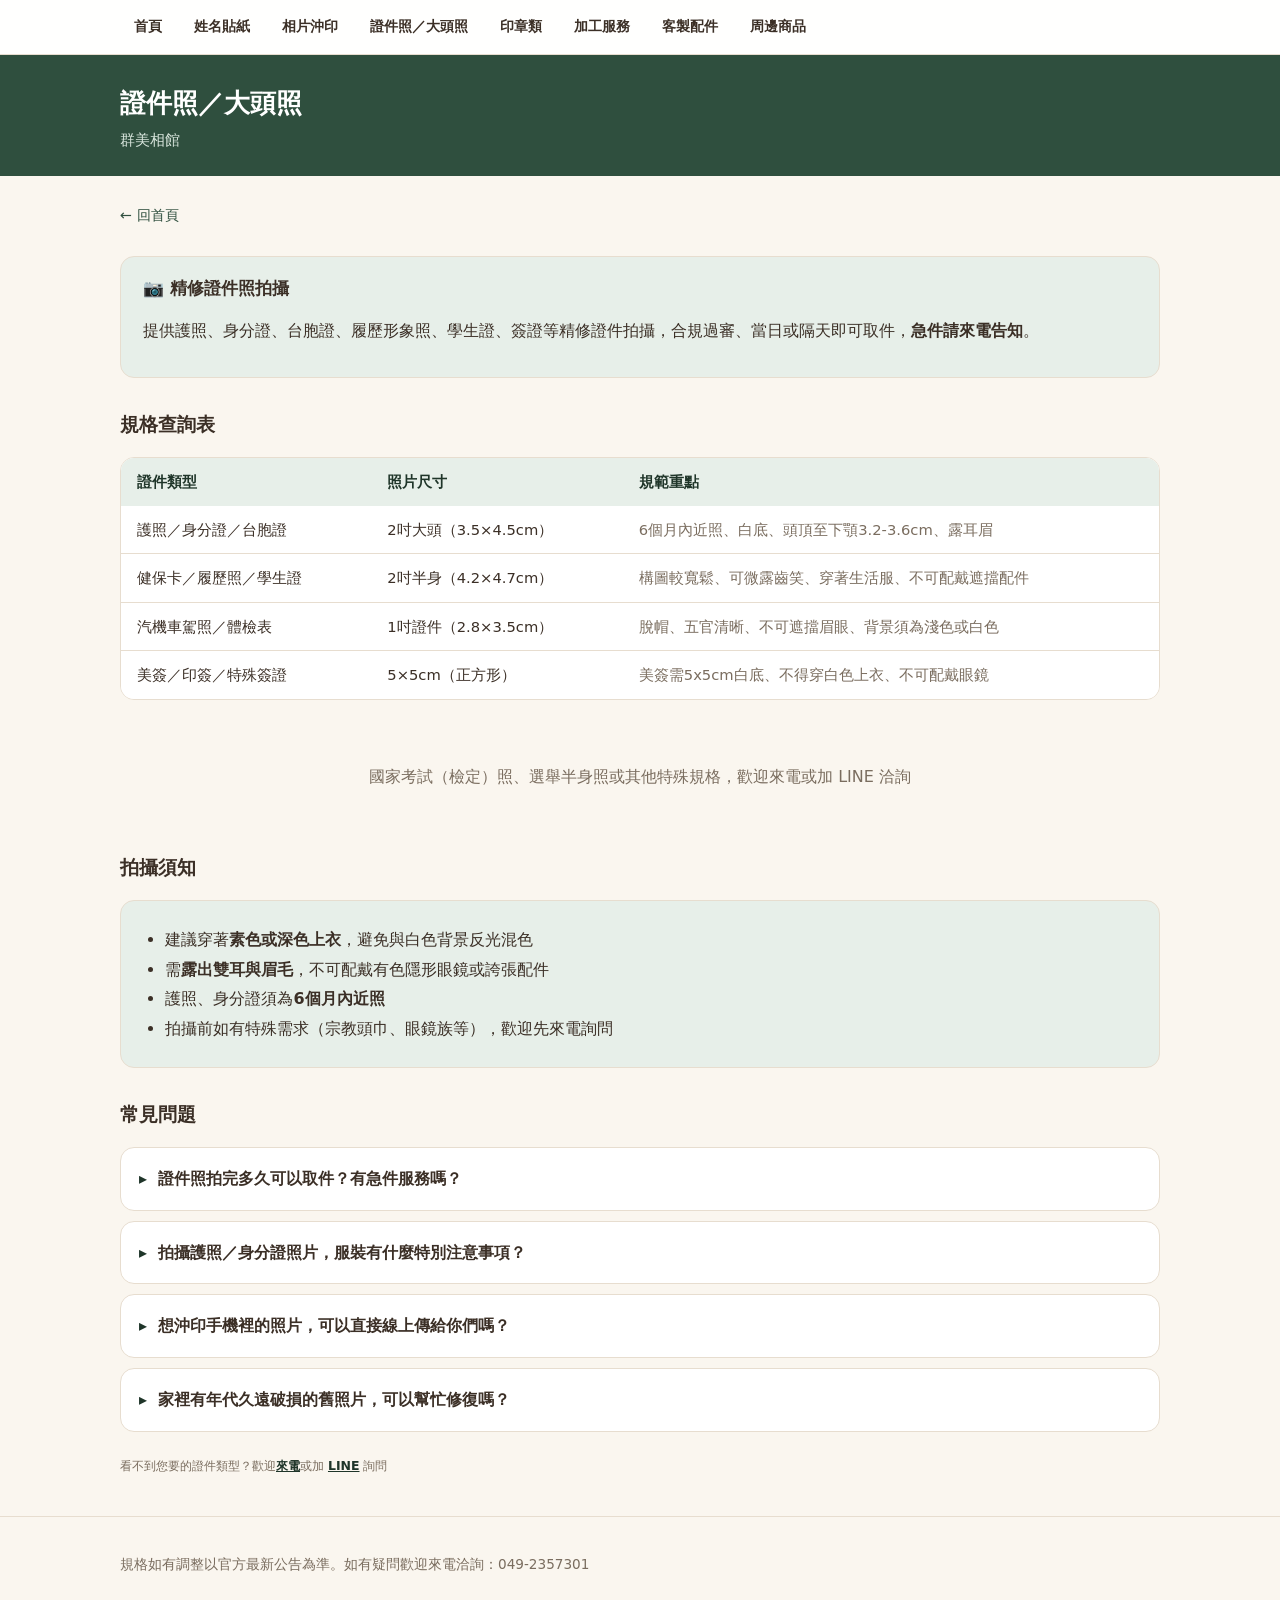
==== products/id-photos.html @ 2d253d4f "Add 證件照／大頭照 page: spec table, shooting notes, FAQ Built from the shop's own upgrade proposal (09_構想 " ====
<!DOCTYPE html>
<html lang="zh-Hant">
<head>
<meta charset="UTF-8">
<meta name="viewport" content="width=device-width, initial-scale=1.0">
<title>證件照／大頭照｜群美彩色攝影沖印社</title>
<meta name="description" content="群美照相館證件照規格查詢：護照、身分證、台胞證、健保卡、履歷照、學生證、駕照、體檢表、美簽等各類證件照尺寸與拍攝須知">
<link rel="stylesheet" href="../assets/css/style.css">
</head>
<body>

<nav class="top-nav"><div class="container top-nav-inner" id="top-nav"><a class="top-nav-link" href="../index.html">首頁</a></div></nav>

<header class="site-header">
  <div class="container">
    <h1 class="shop-name">證件照／大頭照</h1>
    <p class="shop-tagline">群美相館</p>
  </div>
</header>

<div class="container">
  <p class="breadcrumb"><a href="../index.html">← 回首頁</a></p>

  <section class="order-info">
    <h2 class="order-info-title">📷 精修證件照拍攝</h2>
    <p>提供護照、身分證、台胞證、履歷形象照、學生證、簽證等精修證件拍攝，合規過審、當日或隔天即可取件，<strong>急件請來電告知</strong>。</p>
  </section>

  <h2 class="section-title">規格查詢表</h2>
  <div class="table-wrap">
    <table class="price-table">
      <thead>
        <tr>
          <th>證件類型</th>
          <th>照片尺寸</th>
          <th>規範重點</th>
        </tr>
      </thead>
      <tbody>
        <tr>
          <td class="col-size">護照／身分證／台胞證</td>
          <td class="col-dimensions">2吋大頭（3.5×4.5cm）</td>
          <td class="col-note">6個月內近照、白底、頭頂至下顎3.2-3.6cm、露耳眉</td>
        </tr>
        <tr>
          <td class="col-size">健保卡／履歷照／學生證</td>
          <td class="col-dimensions">2吋半身（4.2×4.7cm）</td>
          <td class="col-note">構圖較寬鬆、可微露齒笑、穿著生活服、不可配戴遮擋配件</td>
        </tr>
        <tr>
          <td class="col-size">汽機車駕照／體檢表</td>
          <td class="col-dimensions">1吋證件（2.8×3.5cm）</td>
          <td class="col-note">脫帽、五官清晰、不可遮擋眉眼、背景須為淺色或白色</td>
        </tr>
        <tr>
          <td class="col-size">美簽／印簽／特殊簽證</td>
          <td class="col-dimensions">5×5cm（正方形）</td>
          <td class="col-note">美簽需5x5cm白底、不得穿白色上衣、不可配戴眼鏡</td>
        </tr>
      </tbody>
    </table>
  </div>
  <p class="empty-state">國家考試（檢定）照、選舉半身照或其他特殊規格，歡迎來電或加 LINE 洽詢</p>

  <h2 class="section-title">拍攝須知</h2>
  <section class="order-info">
    <ul>
      <li>建議穿著<strong>素色或深色上衣</strong>，避免與白色背景反光混色</li>
      <li>需<strong>露出雙耳與眉毛</strong>，不可配戴有色隱形眼鏡或誇張配件</li>
      <li>護照、身分證須為<strong>6個月內近照</strong></li>
      <li>拍攝前如有特殊需求（宗教頭巾、眼鏡族等），歡迎先來電詢問</li>
    </ul>
  </section>

  <h2 class="section-title">常見問題</h2>
  <div class="faq-list">
    <details class="faq-item">
      <summary>證件照拍完多久可以取件？有急件服務嗎？</summary>
      <p>一般當天或隔天取件，若急需申辦護照／身分證，現場提供快速取件服務，詳情歡迎直接詢問門市。</p>
    </details>
    <details class="faq-item">
      <summary>拍攝護照／身分證照片，服裝有什麼特別注意事項？</summary>
      <p>因背景為純白色，請避免穿著白色或淺色上衣；拍攝時需露出雙耳與眉毛，不可配戴有色隱形眼鏡。</p>
    </details>
    <details class="faq-item">
      <summary>想沖印手機裡的照片，可以直接線上傳給你們嗎？</summary>
      <p>可以！加入群美 LINE 官方帳號（ID：02357301），直接將相片以高畫質傳送並註明數量與尺寸即可。</p>
    </details>
    <details class="faq-item">
      <summary>家裡有年代久遠破損的舊照片，可以幫忙修復嗎？</summary>
      <p>沒問題！我們提供專業舊相片翻修與數位化保存服務，歡迎將實體照片帶至門市評估。</p>
    </details>
  </div>

  <p class="inquiry-line" style="margin-top: 20px;">看不到您要的證件類型？歡迎<a class="inquiry-link" href="tel:0492357301">來電</a>或加 <a class="inquiry-link" href="https://line.me/ti/p/~02357301" target="_blank" rel="noopener">LINE</a> 詢問</p>
</div>

<footer class="site-footer">
  <div class="container">
    <p>規格如有調整以官方最新公告為準。如有疑問歡迎來電洽詢：049-2357301</p>
  </div>
</footer>

<div class="visitor-counter" id="visitor-counter" hidden></div>

<script src="../assets/js/main.js"></script>
<script>
  loadJson("../data/categories.json").then((categories) => {
    renderTopNav(categories, document.getElementById("top-nav"), "../");
  });
  renderVisitorCounter(document.getElementById("visitor-counter"));
</script>
</body>
</html>
---- assets/css/style.css ----
:root {
  --color-bg: #faf6ef;
  --color-surface: #ffffff;
  --color-text: #3b2f26;
  --color-text-muted: #7a6d5f;
  --color-accent: #2f4f3e;
  --color-accent-dark: #1f3529;
  --color-accent-soft: #e7efe9;
  --color-border: #e7ddcf;
  --color-badge-soldout: #b5452f;
  --radius: 14px;
  --max-width: 1080px;
}

* { box-sizing: border-box; }

html, body {
  margin: 0;
  padding: 0;
  background: var(--color-bg);
  color: var(--color-text);
  font-family: "Noto Sans TC", "PingFang TC", "Microsoft JhengHei", system-ui, sans-serif;
  line-height: 1.6;
}

a { color: var(--color-accent); }

.container {
  max-width: var(--max-width);
  margin: 0 auto;
  padding: 0 20px;
}

/* Top nav (Apple/Nike-style category bar, sticky across all pages) */
.top-nav {
  position: sticky;
  top: 0;
  z-index: 50;
  background: rgba(255, 255, 255, 0.92);
  backdrop-filter: blur(6px);
  border-bottom: 1px solid var(--color-border);
}

.top-nav-inner {
  display: flex;
  flex-wrap: nowrap;
  overflow-x: auto;
  gap: 4px;
  padding: 10px 20px;
  scrollbar-width: none;
}

.top-nav-inner::-webkit-scrollbar { display: none; }

.top-nav-link {
  color: var(--color-text);
  text-decoration: none;
  font-size: 0.85rem;
  font-weight: 600;
  padding: 6px 14px;
  border-radius: 999px;
  white-space: nowrap;
  flex-shrink: 0;
}

.top-nav-link:hover {
  background: var(--color-accent-soft);
  color: var(--color-accent-dark);
}

/* Header */
.site-header {
  background: var(--color-accent);
  color: #fff;
  padding: 28px 0 24px;
}

.site-header .shop-name {
  margin: 0;
  font-size: 1.6rem;
  font-weight: 700;
}

.site-header .shop-tagline {
  margin: 4px 0 0;
  color: #d9e6dd;
  font-size: 0.95rem;
}

.breadcrumb {
  padding: 14px 0;
  font-size: 0.9rem;
}

.breadcrumb a { text-decoration: none; }

/* Contact info card */
.contact-card {
  background: var(--color-surface);
  border: 1px solid var(--color-border);
  border-radius: var(--radius);
  padding: 20px 24px;
  margin: -20px auto 32px;
  max-width: var(--max-width);
  box-shadow: 0 4px 14px rgba(59, 47, 38, 0.06);
  position: relative;
  z-index: 1;
}

.contact-card dl {
  display: grid;
  grid-template-columns: auto 1fr;
  gap: 6px 14px;
  margin: 0;
}

.contact-card dt {
  color: var(--color-text-muted);
  font-size: 0.9rem;
  white-space: nowrap;
}

.contact-card dd {
  margin: 0;
}

.contact-links {
  margin-top: 14px;
  display: flex;
  flex-wrap: wrap;
  gap: 10px;
}

.contact-links a {
  display: inline-flex;
  align-items: center;
  gap: 6px;
  background: var(--color-accent-soft);
  color: var(--color-accent-dark);
  text-decoration: none;
  padding: 8px 14px;
  border-radius: 999px;
  font-size: 0.9rem;
  font-weight: 600;
}

.contact-links a:hover { background: #d9e9dd; }

.link-icon {
  width: 16px;
  height: 16px;
  object-fit: contain;
  display: block;
}

/* Section titles */
.section-title {
  font-size: 1.2rem;
  margin: 0 0 16px;
  padding-top: 8px;
}

/* Price table */
.table-wrap {
  overflow-x: auto;
  margin-bottom: 24px;
  border: 1px solid var(--color-border);
  border-radius: var(--radius);
}

.price-table {
  width: 100%;
  border-collapse: collapse;
  background: var(--color-surface);
  font-size: 0.92rem;
}

.price-table th,
.price-table td {
  padding: 12px 16px;
  text-align: left;
  white-space: nowrap;
}

.price-table thead th {
  background: var(--color-accent-soft);
  color: var(--color-accent-dark);
  font-weight: 700;
}

.price-table tbody tr:not(:last-child) {
  border-bottom: 1px solid var(--color-border);
}

.price-table .col-note {
  color: var(--color-text-muted);
  white-space: normal;
}

.price-table .col-price {
  font-weight: 700;
  color: var(--color-accent-dark);
}

.size-chart-gallery {
  display: flex;
  flex-direction: column;
  gap: 16px;
  margin-bottom: 24px;
}

.size-chart-gallery img {
  width: 100%;
  height: auto;
  border-radius: var(--radius);
  border: 1px solid var(--color-border);
  background: var(--color-surface);
}

.instax-card {
  display: flex;
  align-items: center;
  gap: 20px;
  background: var(--color-surface);
  border: 1px solid var(--color-border);
  border-radius: var(--radius);
  padding: 18px 22px;
  margin-bottom: 24px;
}

.instax-card img {
  width: 100px;
  height: 100px;
  object-fit: contain;
  flex-shrink: 0;
  background: var(--color-accent-soft);
  border-radius: 10px;
}

.instax-name {
  margin: 0 0 6px;
  font-weight: 700;
}

.instax-note {
  margin: 0;
  color: var(--color-text-muted);
  font-size: 0.92rem;
}

.instax-note a {
  font-weight: 700;
  color: var(--color-accent-dark);
}

.partner-card {
  display: flex;
  align-items: flex-start;
  gap: 20px;
  background: var(--color-surface);
  border: 1px solid var(--color-border);
  border-radius: var(--radius);
  padding: 22px 26px;
  margin-bottom: 20px;
}

.partner-icon {
  font-size: 2.2rem;
  flex-shrink: 0;
}

.partner-title {
  margin: 0 0 6px;
  font-weight: 700;
  font-size: 1.05rem;
}

.partner-desc {
  margin: 0 0 14px;
  color: var(--color-text-muted);
  font-size: 0.9rem;
}

.partner-link {
  display: inline-block;
  background: var(--color-accent);
  color: #fff;
  font-weight: 700;
  padding: 9px 20px;
  border-radius: 999px;
  text-decoration: none;
  font-size: 0.9rem;
}

.partner-link:hover { background: var(--color-accent-dark); }

/* Category grid */
.category-grid {
  display: grid;
  grid-template-columns: repeat(auto-fill, minmax(220px, 1fr));
  gap: 16px;
  margin-bottom: 40px;
}

.category-card {
  background: var(--color-surface);
  border: 1px solid var(--color-border);
  border-radius: var(--radius);
  padding: 20px;
  text-decoration: none;
  color: var(--color-text);
  display: flex;
  flex-direction: column;
  gap: 8px;
  position: relative;
  transition: transform 0.15s ease, box-shadow 0.15s ease;
}

.category-number {
  position: absolute;
  top: 14px;
  right: 14px;
  width: 24px;
  height: 24px;
  border-radius: 50%;
  background: var(--color-accent-soft);
  color: var(--color-accent-dark);
  font-size: 0.78rem;
  font-weight: 700;
  display: flex;
  align-items: center;
  justify-content: center;
}

.subtag-label {
  font-size: 0.78rem;
  color: var(--color-text-muted);
  margin: 2px 0 -2px;
}

.subtag-wrap {
  display: flex;
  flex-wrap: wrap;
  gap: 6px;
}

.subtag {
  background: var(--color-accent-soft);
  color: var(--color-accent-dark);
  font-size: 0.76rem;
  padding: 3px 10px;
  border-radius: 999px;
}

.subtag.is-soon {
  background: transparent;
  border: 1px dashed var(--color-border);
  color: var(--color-text-muted);
}

.service-tag {
  align-self: flex-start;
  background: var(--color-accent-dark);
  color: #fff;
  font-size: 0.74rem;
  font-weight: 700;
  padding: 3px 10px;
  border-radius: 999px;
}

.category-card.is-available:hover {
  transform: translateY(-2px);
  box-shadow: 0 8px 18px rgba(59, 47, 38, 0.1);
}

.category-card .icon { font-size: 1.8rem; }

.category-card .title {
  font-weight: 700;
  font-size: 1.05rem;
}

.category-card .desc {
  font-size: 0.85rem;
  color: var(--color-text-muted);
  flex-grow: 1;
}

.status-row {
  display: flex;
  align-items: center;
  gap: 8px;
  flex-wrap: wrap;
}

.category-card .status {
  font-size: 0.78rem;
  font-weight: 600;
  padding: 3px 10px;
  border-radius: 999px;
}

.category-card.is-available .status {
  background: var(--color-accent-soft);
  color: var(--color-accent-dark);
}

.count-badge {
  font-size: 0.78rem;
  color: var(--color-text-muted);
  font-weight: 600;
}

.category-card.is-soon {
  cursor: default;
}

.category-card.is-soon .icon,
.category-card.is-soon .title {
  opacity: 0.65;
}

.category-card.is-soon .status {
  background: #f1ece2;
  color: var(--color-text-muted);
}

.inquiry-line {
  margin: 0;
  font-size: 0.78rem;
  color: var(--color-text-muted);
}

.inquiry-link {
  font-weight: 700;
  color: var(--color-accent-dark);
  text-decoration: underline;
}

/* Order info box */
.order-info {
  background: var(--color-accent-soft);
  border: 1px solid var(--color-border);
  border-radius: var(--radius);
  padding: 18px 22px;
  margin-bottom: 24px;
}

.order-info-title {
  margin: 0 0 8px;
  font-size: 1.05rem;
}

.order-info ol,
.order-info ul {
  margin: 8px 0;
  padding-left: 1.4em;
}

.order-info li {
  margin-bottom: 4px;
}

.order-info-contact {
  margin: 10px 0 0;
  font-weight: 700;
  color: var(--color-accent-dark);
}

/* FAQ accordion */
.faq-list {
  display: flex;
  flex-direction: column;
  gap: 10px;
  margin-bottom: 24px;
}

.faq-item {
  background: var(--color-surface);
  border: 1px solid var(--color-border);
  border-radius: var(--radius);
  padding: 4px 18px;
}

.faq-item summary {
  padding: 14px 0;
  font-weight: 700;
  cursor: pointer;
  list-style: none;
}

.faq-item summary::-webkit-details-marker { display: none; }

.faq-item summary::before {
  content: "▸";
  display: inline-block;
  width: 1.2em;
  color: var(--color-accent-dark);
}

.faq-item[open] summary::before { content: "▾"; }

.faq-item p {
  margin: 0 0 16px 1.2em;
  color: var(--color-text-muted);
  font-size: 0.92rem;
}

/* Filters (name-stickers page) */
.filter-bar {
  display: flex;
  flex-wrap: wrap;
  gap: 8px;
  margin-bottom: 16px;
}

.filter-chip {
  border: 1px solid var(--color-border);
  background: var(--color-surface);
  color: var(--color-text);
  padding: 7px 16px;
  border-radius: 999px;
  font-size: 0.88rem;
  cursor: pointer;
}

.filter-chip.is-coming-soon {
  color: var(--color-text-muted);
  border-style: dashed;
}

.filter-chip.is-active {
  background: var(--color-accent);
  border-color: var(--color-accent);
  color: #fff;
}

.search-box {
  width: 100%;
  padding: 12px 16px;
  border-radius: 999px;
  border: 1px solid var(--color-border);
  font-size: 1rem;
  margin-bottom: 20px;
  background: var(--color-surface);
}

.search-box:focus {
  outline: 2px solid var(--color-accent);
  outline-offset: 1px;
}

.result-count {
  color: var(--color-text-muted);
  font-size: 0.88rem;
  margin: 0 0 14px;
}

/* Product grid */
.product-grid {
  display: grid;
  grid-template-columns: repeat(auto-fill, minmax(150px, 1fr));
  gap: 14px;
  margin-bottom: 40px;
}

.product-card {
  background: var(--color-surface);
  border: 1px solid var(--color-border);
  border-radius: var(--radius);
  overflow: hidden;
  display: flex;
  flex-direction: column;
  position: relative;
  cursor: pointer;
}

.product-card:hover {
  box-shadow: 0 6px 16px rgba(59, 47, 38, 0.1);
}

.product-card .thumb-wrap {
  aspect-ratio: 1 / 1;
  background: var(--color-accent-soft);
  display: flex;
  align-items: center;
  justify-content: center;
  overflow: hidden;
  position: relative;
}

.product-card img {
  width: 100%;
  height: 100%;
  object-fit: cover;
  display: block;
}

.product-card .no-image {
  color: var(--color-text-muted);
  font-size: 0.78rem;
  text-align: center;
  padding: 10px;
}

.product-card .info {
  padding: 10px 12px 12px;
}

.product-card .name {
  font-weight: 600;
  font-size: 0.92rem;
  margin: 0 0 4px;
}

.product-card .meta {
  font-size: 0.78rem;
  color: var(--color-text-muted);
  margin: 0 0 6px;
}

.product-card .price {
  font-weight: 700;
  color: var(--color-accent-dark);
  font-size: 1rem;
}

.badge-soldout,
.badge-gift {
  position: absolute;
  right: 8px;
  color: #fff;
  font-size: 0.72rem;
  font-weight: 700;
  padding: 3px 9px;
  border-radius: 999px;
}

.badge-soldout {
  top: 8px;
  background: var(--color-badge-soldout);
}

.badge-gift {
  top: 8px;
  background: var(--color-accent);
}

.badge-soldout + .badge-gift,
.badge-gift + .badge-soldout {
  top: 36px;
}

.id-tag {
  color: var(--color-text-muted);
  font-weight: 400;
  font-size: 0.82rem;
}

.empty-state {
  text-align: center;
  color: var(--color-text-muted);
  padding: 40px 0;
}

/* Footer */
.site-footer {
  border-top: 1px solid var(--color-border);
  padding: 24px 0 40px;
  color: var(--color-text-muted);
  font-size: 0.85rem;
  margin-top: 40px;
}

@media (max-width: 480px) {
  .contact-card dl { grid-template-columns: 1fr; }
  .contact-card dt { margin-top: 6px; }
}

/* Visitor counter */
.visitor-counter {
  position: fixed;
  right: 16px;
  bottom: 16px;
  background: rgba(255, 255, 255, 0.92);
  backdrop-filter: blur(4px);
  border: 1px solid var(--color-border);
  border-radius: 999px;
  padding: 6px 14px;
  font-size: 0.78rem;
  color: var(--color-text-muted);
  box-shadow: 0 2px 10px rgba(0, 0, 0, 0.1);
  z-index: 40;
}

.visitor-counter[hidden] { display: none; }

/* Product detail modal */
.modal-overlay {
  position: fixed;
  inset: 0;
  background: rgba(30, 24, 18, 0.6);
  display: flex;
  align-items: center;
  justify-content: center;
  padding: 20px;
  z-index: 100;
}

.modal-overlay[hidden] { display: none; }

.modal-box {
  background: var(--color-surface);
  border-radius: var(--radius);
  max-width: 640px;
  width: 100%;
  max-height: 90vh;
  overflow-y: auto;
  position: relative;
  padding: 20px;
}

.modal-close {
  position: absolute;
  top: 10px;
  right: 10px;
  width: 36px;
  height: 36px;
  border-radius: 999px;
  border: none;
  background: var(--color-accent-soft);
  color: var(--color-accent-dark);
  font-size: 1.4rem;
  line-height: 1;
  cursor: pointer;
  z-index: 1;
}

.modal-images {
  display: flex;
  gap: 14px;
  flex-wrap: wrap;
  margin-bottom: 16px;
}

.modal-image-block {
  flex: 1 1 200px;
  text-align: center;
}

.modal-img {
  width: 100%;
  max-height: 320px;
  object-fit: contain;
  background: var(--color-accent-soft);
  border-radius: 10px;
}

.modal-image-block .no-image {
  aspect-ratio: 1 / 1;
  background: var(--color-accent-soft);
  border-radius: 10px;
  display: flex;
  align-items: center;
  justify-content: center;
  color: var(--color-text-muted);
}

.modal-image-caption {
  margin: 8px 0 0;
  font-size: 0.85rem;
  color: var(--color-text-muted);
}

.modal-name {
  margin: 0 0 6px;
  font-size: 1.2rem;
}

.modal-meta {
  color: var(--color-text-muted);
  margin: 0 0 8px;
}

.modal-price {
  font-size: 1.3rem;
  font-weight: 700;
  color: var(--color-accent-dark);
  margin: 0 0 8px;
}

.modal-soldout {
  display: inline-block;
  background: var(--color-badge-soldout);
  color: #fff;
  font-weight: 700;
  font-size: 0.85rem;
  padding: 4px 12px;
  border-radius: 999px;
  margin: 0;
}
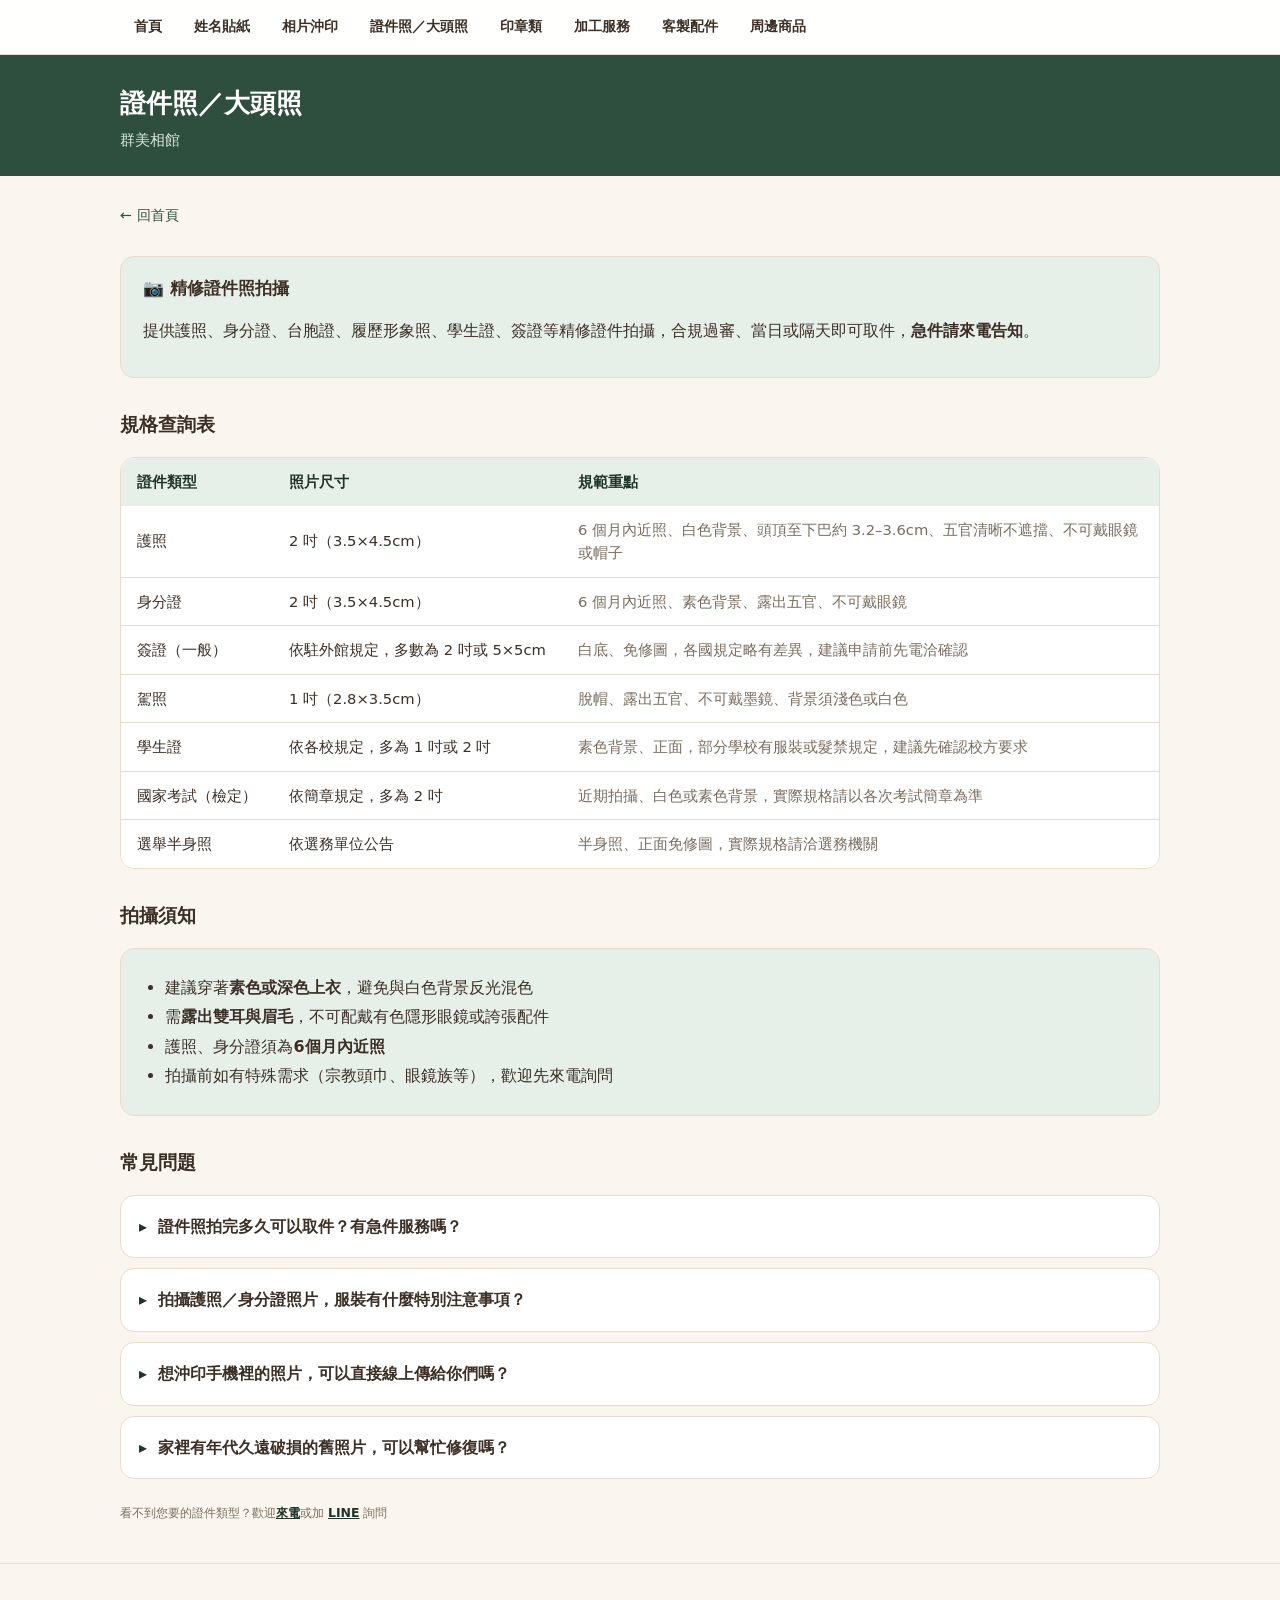
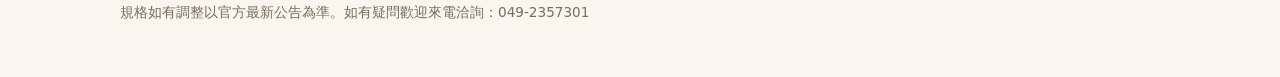
==== commit 3630691a: "Replace grouped spec table with 7 individual, corrected entries Data now lives in data/id-photos.jso" ====
--- a/products/id-photos.html
+++ b/products/id-photos.html
@@ -36,31 +36,9 @@
           <th>規範重點</th>
         </tr>
       </thead>
-      <tbody>
-        <tr>
-          <td class="col-size">護照／身分證／台胞證</td>
-          <td class="col-dimensions">2吋大頭（3.5×4.5cm）</td>
-          <td class="col-note">6個月內近照、白底、頭頂至下顎3.2-3.6cm、露耳眉</td>
-        </tr>
-        <tr>
-          <td class="col-size">健保卡／履歷照／學生證</td>
-          <td class="col-dimensions">2吋半身（4.2×4.7cm）</td>
-          <td class="col-note">構圖較寬鬆、可微露齒笑、穿著生活服、不可配戴遮擋配件</td>
-        </tr>
-        <tr>
-          <td class="col-size">汽機車駕照／體檢表</td>
-          <td class="col-dimensions">1吋證件（2.8×3.5cm）</td>
-          <td class="col-note">脫帽、五官清晰、不可遮擋眉眼、背景須為淺色或白色</td>
-        </tr>
-        <tr>
-          <td class="col-size">美簽／印簽／特殊簽證</td>
-          <td class="col-dimensions">5×5cm（正方形）</td>
-          <td class="col-note">美簽需5x5cm白底、不得穿白色上衣、不可配戴眼鏡</td>
-        </tr>
-      </tbody>
+      <tbody id="spec-table-body"></tbody>
     </table>
   </div>
-  <p class="empty-state">國家考試（檢定）照、選舉半身照或其他特殊規格，歡迎來電或加 LINE 洽詢</p>
 
   <h2 class="section-title">拍攝須知</h2>
   <section class="order-info">
@@ -76,7 +54,7 @@
   <div class="faq-list">
     <details class="faq-item">
       <summary>證件照拍完多久可以取件？有急件服務嗎？</summary>
-      <p>一般當天或隔天取件，若急需申辦護照／身分證，現場提供快速取件服務，詳情歡迎直接詢問門市。</p>
+      <p>一般會約隔天或後天取件，若急申辦證件，現場提供快速取件服務，詳情歡迎直接詢問。</p>
     </details>
     <details class="faq-item">
       <summary>拍攝護照／身分證照片，服裝有什麼特別注意事項？</summary>
@@ -84,7 +62,7 @@
     </details>
     <details class="faq-item">
       <summary>想沖印手機裡的照片，可以直接線上傳給你們嗎？</summary>
-      <p>可以！加入群美 LINE 官方帳號（ID：02357301），直接將相片以高畫質傳送並註明數量與尺寸即可。</p>
+      <p>可以！加入群美 LINE 官方帳號（ID：02357301），直接將相片以高畫質傳送並註明數量與尺寸即可，詳細步驟請參考<a href="photo-printing.html">相片沖印頁面</a>。</p>
     </details>
     <details class="faq-item">
       <summary>家裡有年代久遠破損的舊照片，可以幫忙修復嗎？</summary>
@@ -108,6 +86,9 @@
   loadJson("../data/categories.json").then((categories) => {
     renderTopNav(categories, document.getElementById("top-nav"), "../");
   });
+  loadJson("../data/id-photos.json").then((rows) => {
+    renderSpecTable(rows, document.getElementById("spec-table-body"));
+  });
   renderVisitorCounter(document.getElementById("visitor-counter"));
 </script>
 </body>
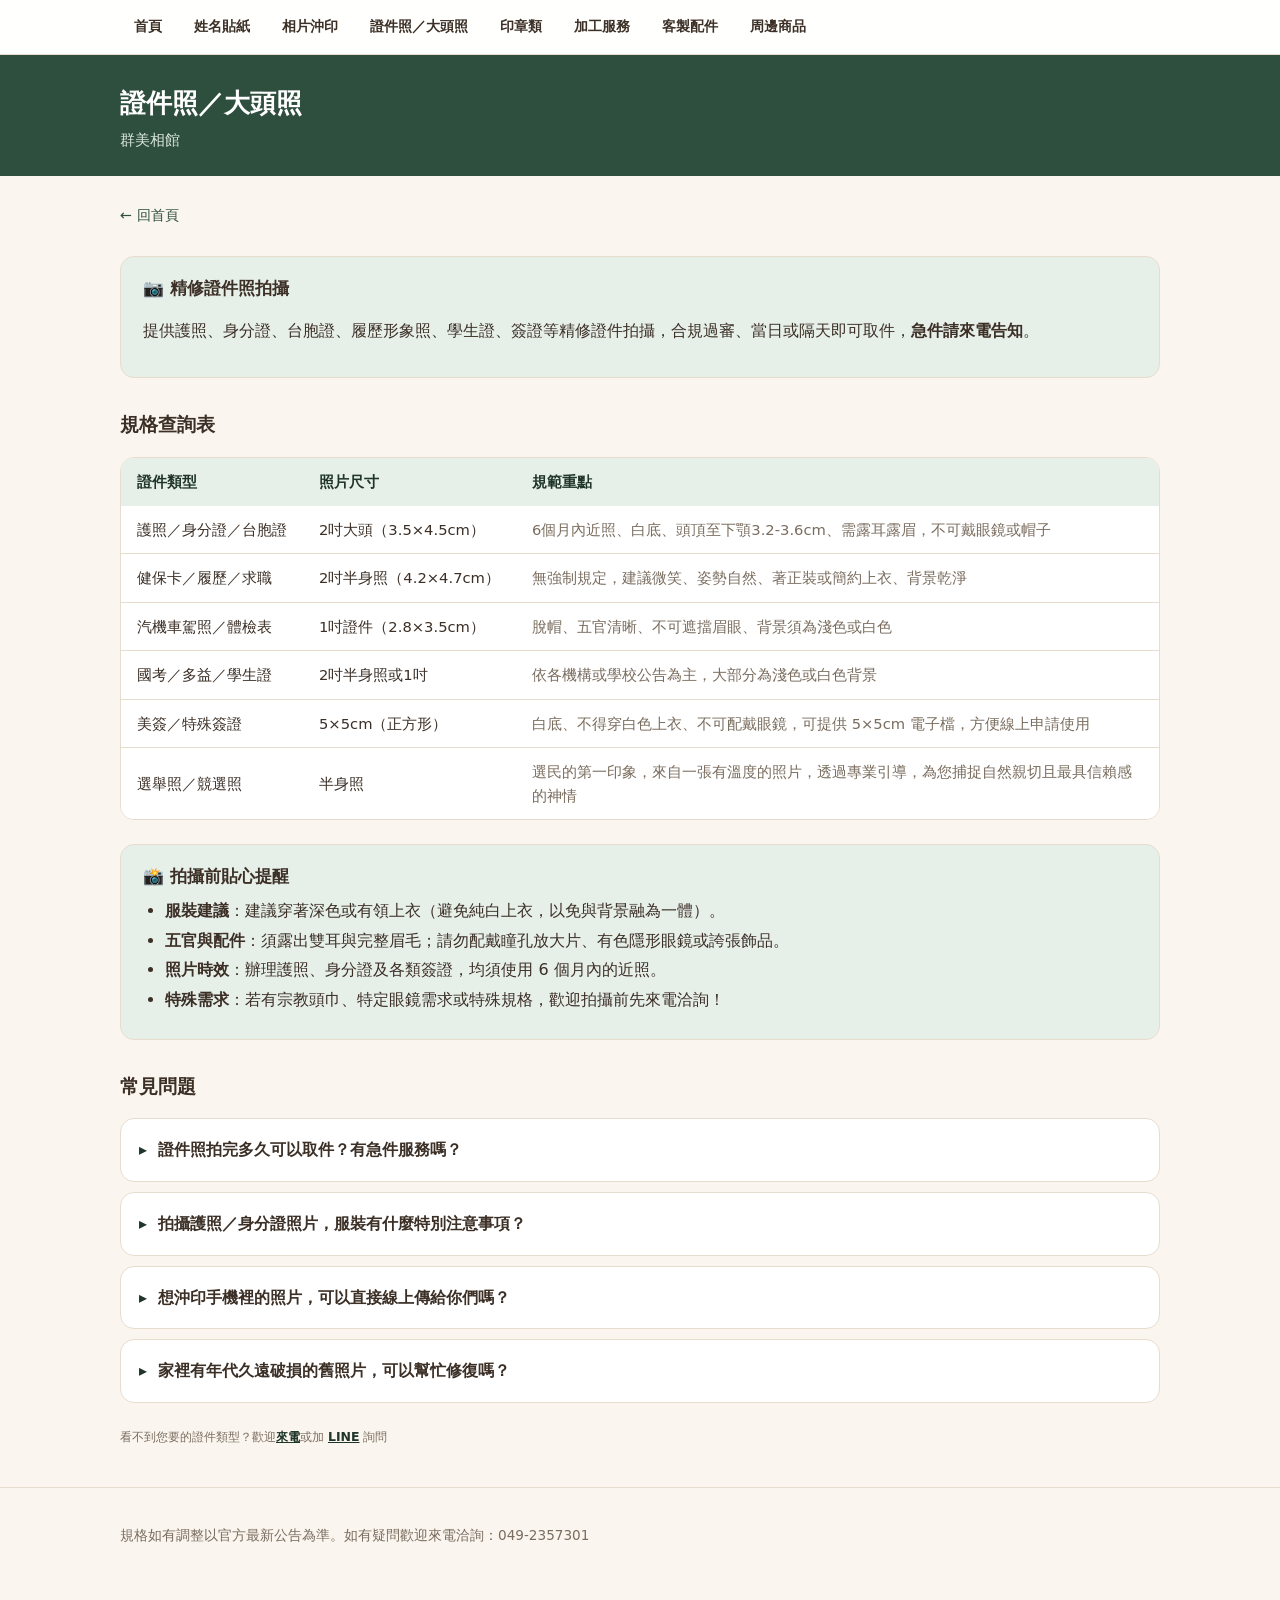
==== commit eeb194b2: "Update 拍攝須知 wording to shop's latest copy (📸 拍攝前貼心提醒)" ====
--- a/products/id-photos.html
+++ b/products/id-photos.html
@@ -40,13 +40,13 @@
     </table>
   </div>
 
-  <h2 class="section-title">拍攝須知</h2>
   <section class="order-info">
+    <h2 class="order-info-title">📸 拍攝前貼心提醒</h2>
     <ul>
-      <li>建議穿著<strong>素色或深色上衣</strong>，避免與白色背景反光混色</li>
-      <li>需<strong>露出雙耳與眉毛</strong>，不可配戴有色隱形眼鏡或誇張配件</li>
-      <li>護照、身分證須為<strong>6個月內近照</strong></li>
-      <li>拍攝前如有特殊需求（宗教頭巾、眼鏡族等），歡迎先來電詢問</li>
+      <li><strong>服裝建議</strong>：建議穿著深色或有領上衣（避免純白上衣，以免與背景融為一體）。</li>
+      <li><strong>五官與配件</strong>：須露出雙耳與完整眉毛；請勿配戴瞳孔放大片、有色隱形眼鏡或誇張飾品。</li>
+      <li><strong>照片時效</strong>：辦理護照、身分證及各類簽證，均須使用 6 個月內的近照。</li>
+      <li><strong>特殊需求</strong>：若有宗教頭巾、特定眼鏡需求或特殊規格，歡迎拍攝前先來電洽詢！</li>
     </ul>
   </section>
 
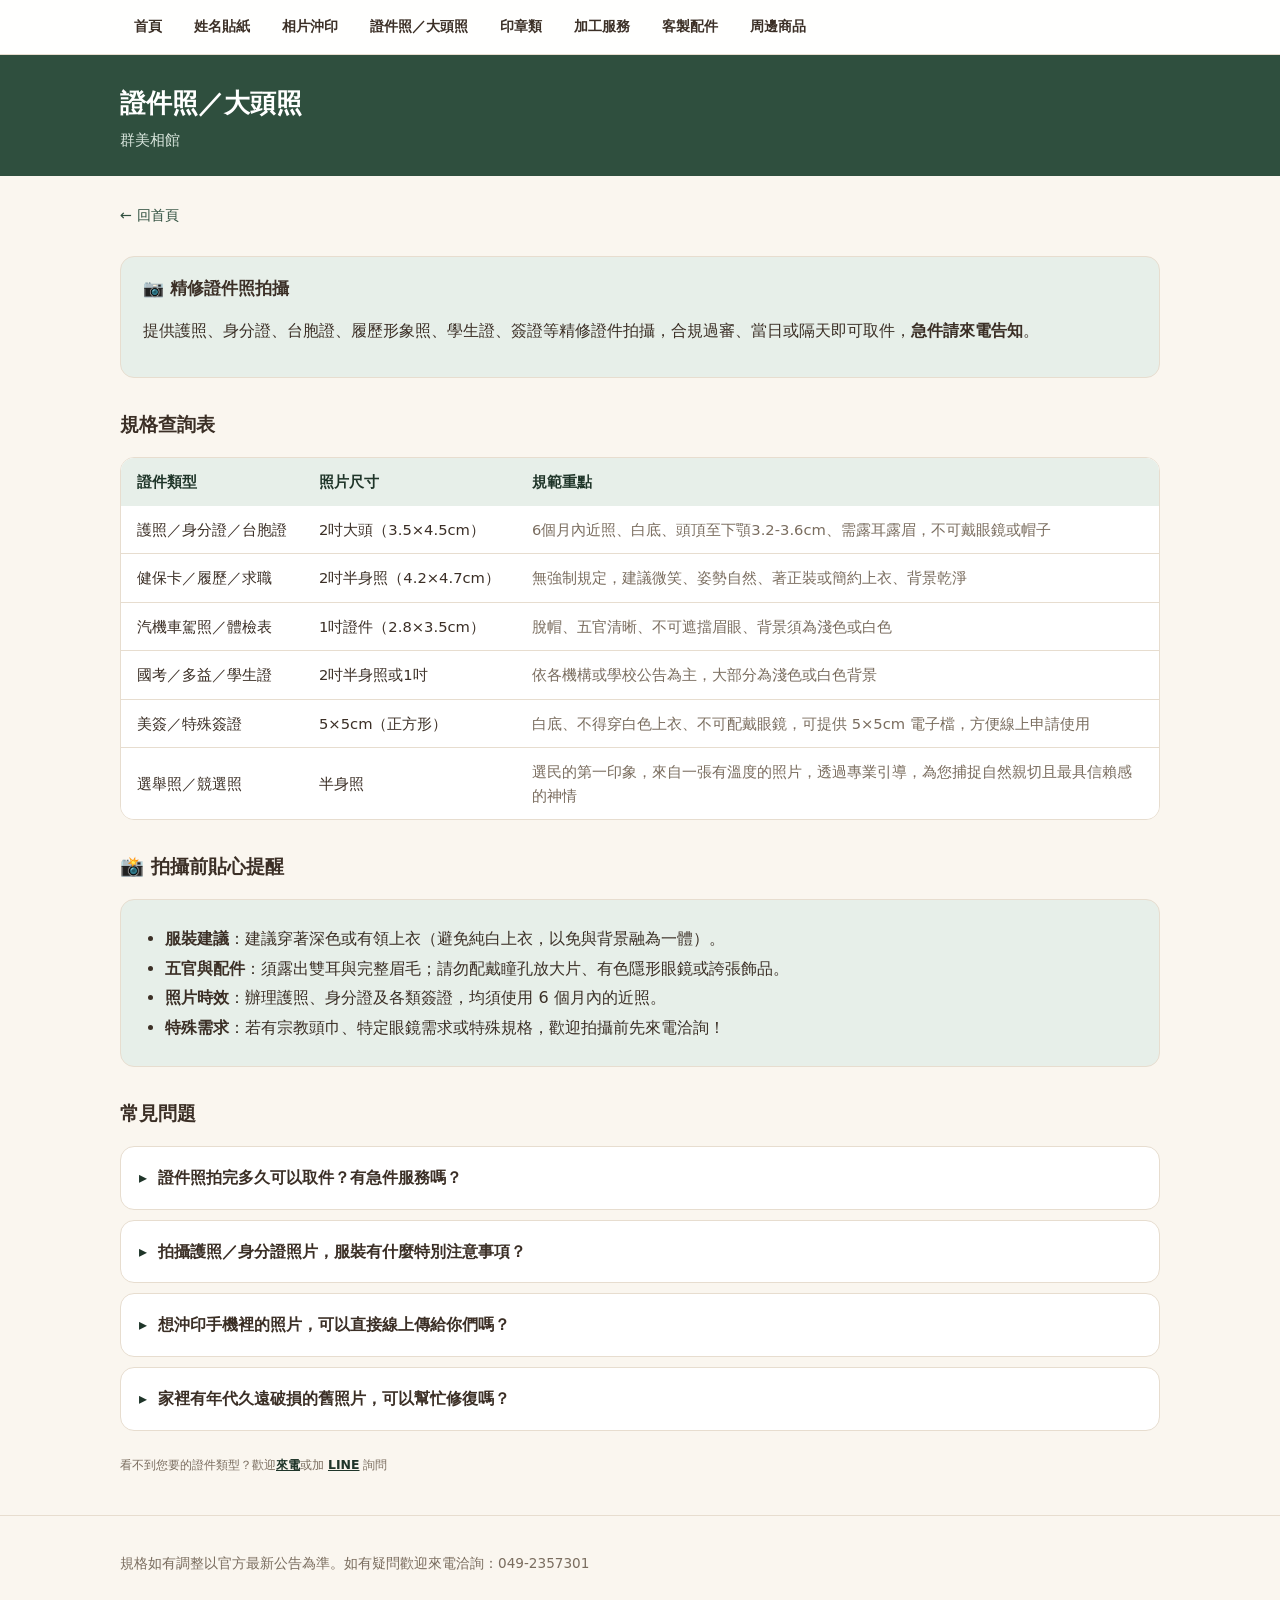
==== commit 85fc0c97: "Move 拍攝前貼心提醒 heading above the box instead of inside it" ====
--- a/products/id-photos.html
+++ b/products/id-photos.html
@@ -40,8 +40,8 @@
     </table>
   </div>
 
+  <h2 class="section-title">📸 拍攝前貼心提醒</h2>
   <section class="order-info">
-    <h2 class="order-info-title">📸 拍攝前貼心提醒</h2>
     <ul>
       <li><strong>服裝建議</strong>：建議穿著深色或有領上衣（避免純白上衣，以免與背景融為一體）。</li>
       <li><strong>五官與配件</strong>：須露出雙耳與完整眉毛；請勿配戴瞳孔放大片、有色隱形眼鏡或誇張飾品。</li>
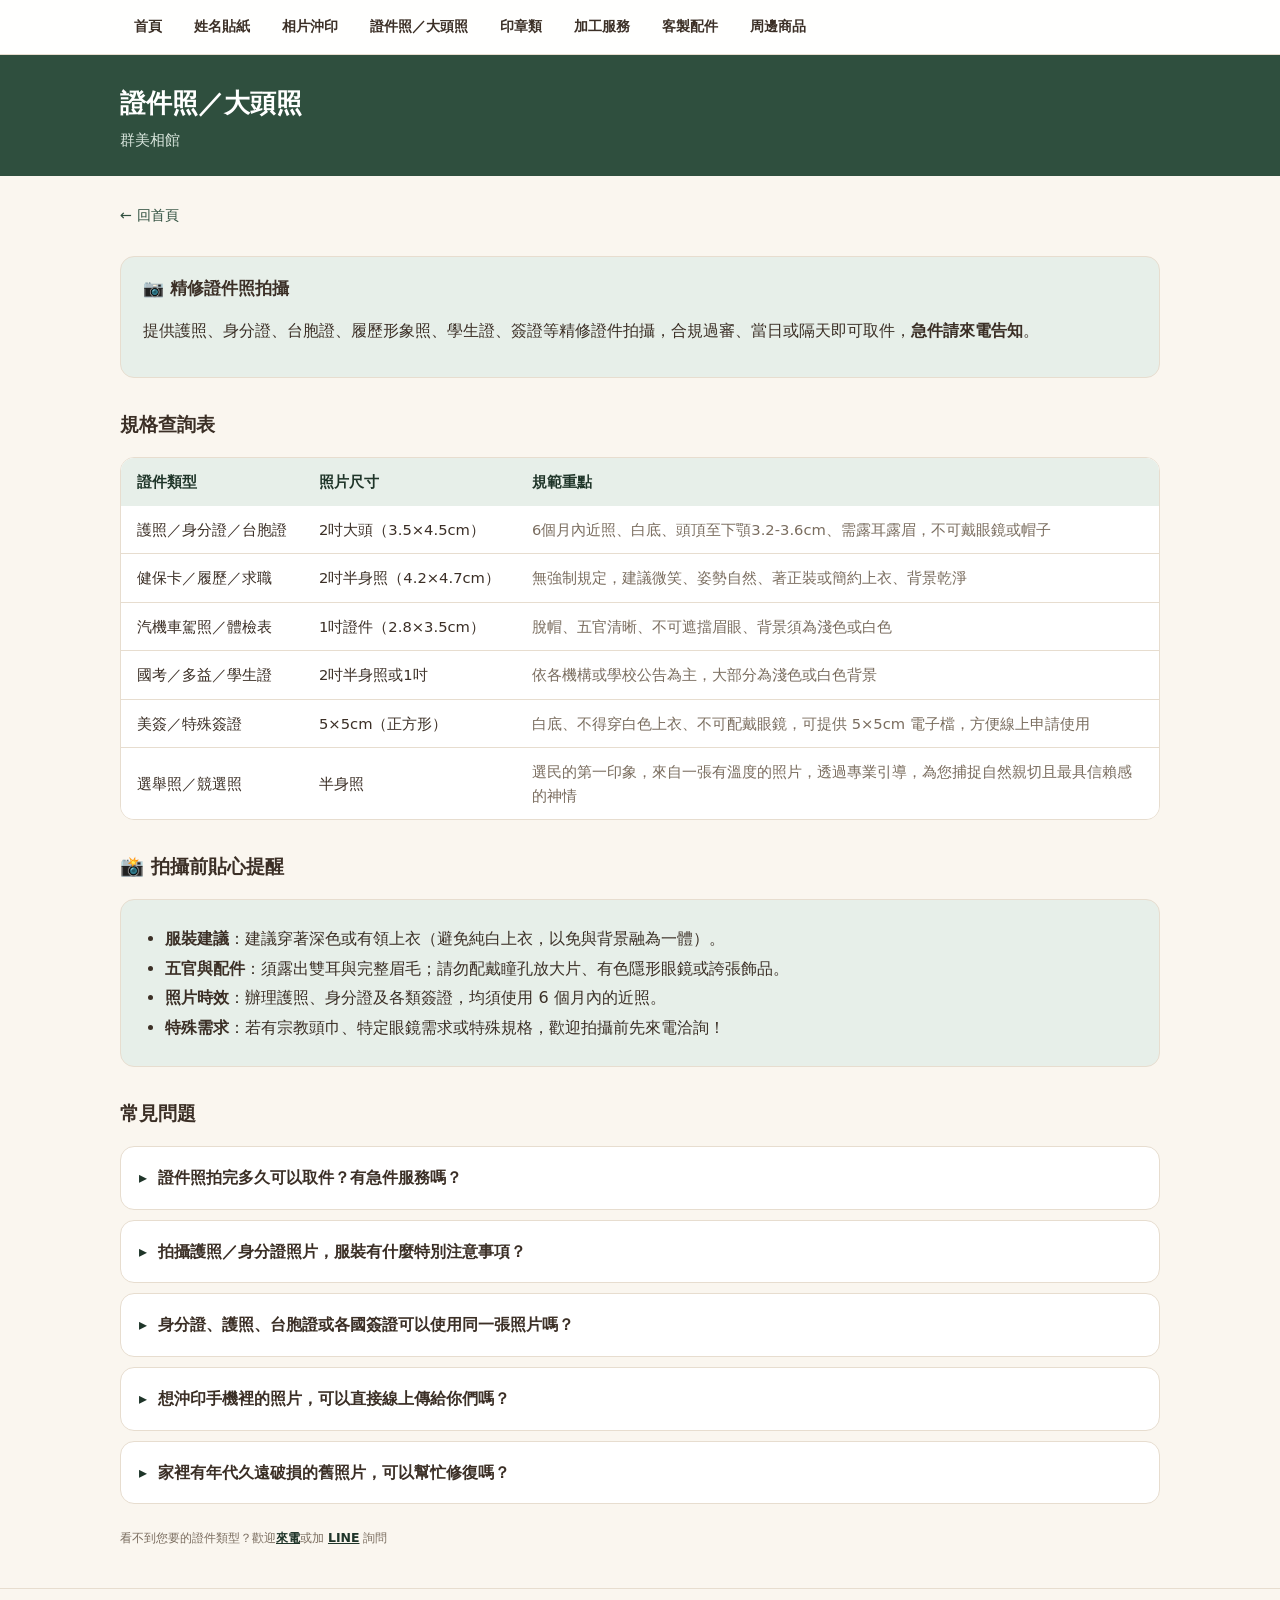
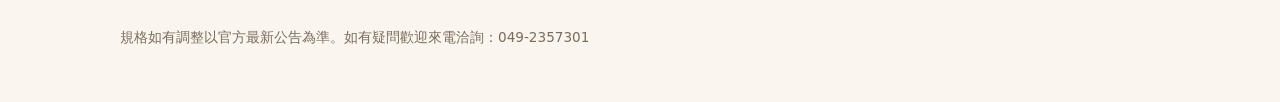
==== commit 411428e4: "Add FAQ #3: can the same photo be used for multiple documents? Explains the shared "strictest common" ====
--- a/products/id-photos.html
+++ b/products/id-photos.html
@@ -61,6 +61,10 @@
       <p>因背景為純白色，請避免穿著白色或淺色上衣；拍攝時需露出雙耳與眉毛，不可配戴有色隱形眼鏡。</p>
     </details>
     <details class="faq-item">
+      <summary>身分證、護照、台胞證或各國簽證可以使用同一張照片嗎？</summary>
+      <p>可以的！只要是 6 個月內拍攝，且符合「白底、露出雙耳與眉毛、不戴瞳孔放大片、不穿白衣」等最嚴格的規範，即可通用於身分證、護照、台胞證及多數簽證。（註：美簽需要 5×5cm 特殊正方形尺寸，拍攝時告知我們，即可為您同時輸出兩種規格。）</p>
+    </details>
+    <details class="faq-item">
       <summary>想沖印手機裡的照片，可以直接線上傳給你們嗎？</summary>
       <p>可以！加入群美 LINE 官方帳號（ID：02357301），直接將相片以高畫質傳送並註明數量與尺寸即可，詳細步驟請參考<a href="photo-printing.html">相片沖印頁面</a>。</p>
     </details>
